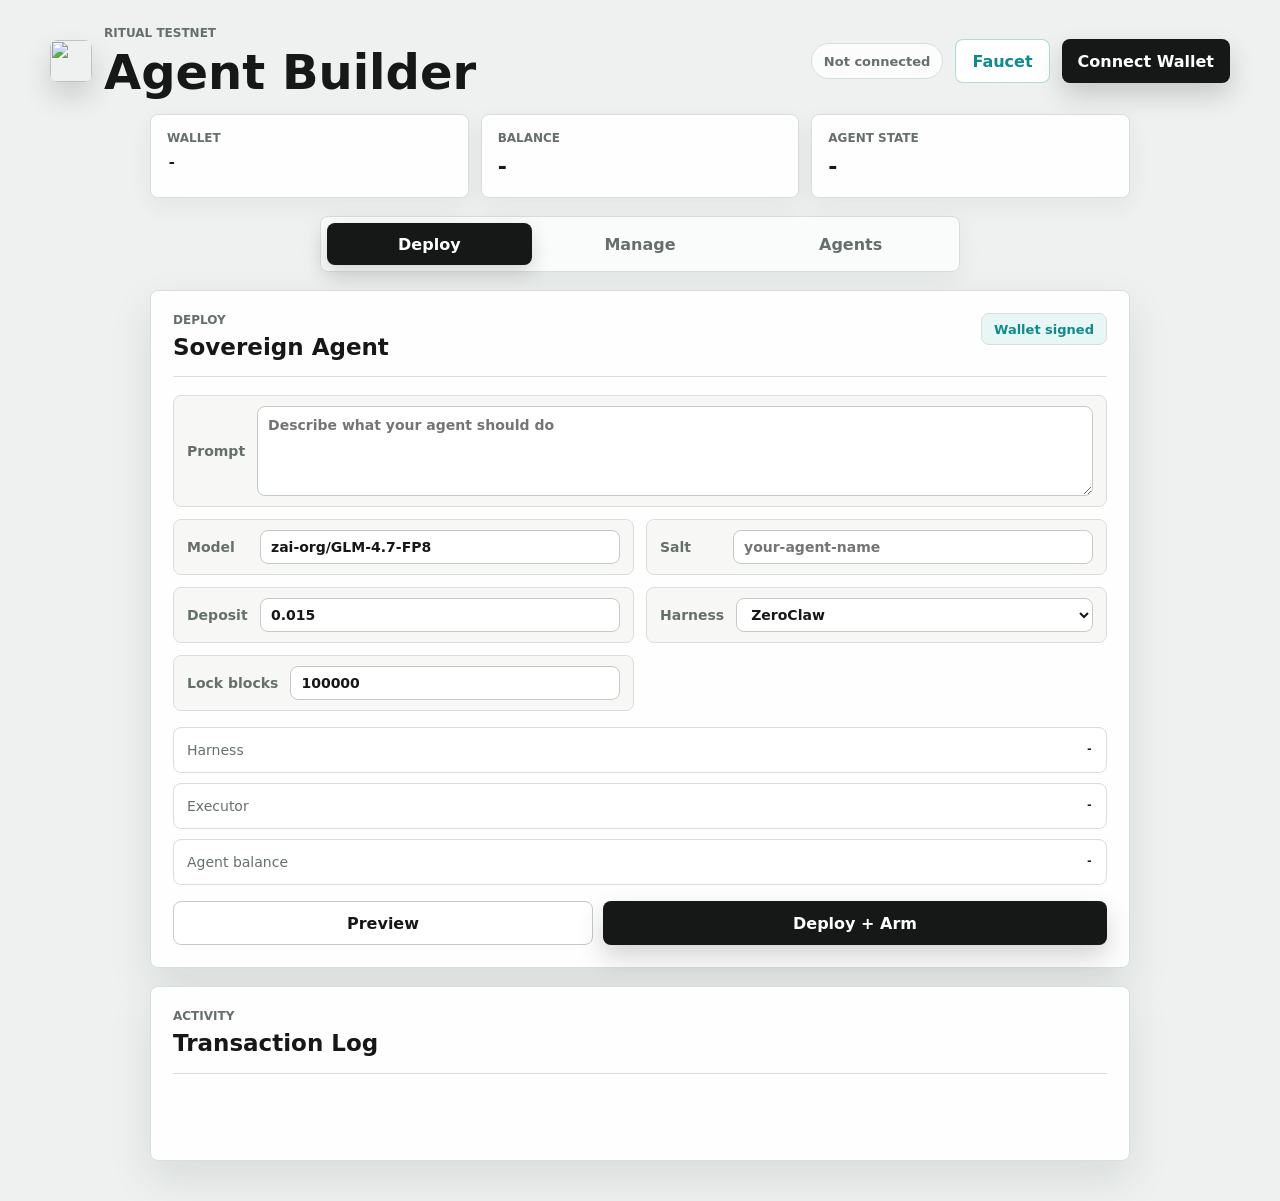
==== index.html @ 4fb1a693 "Add direct agent lookup" ====
<!doctype html>
<html lang="en">
  <head>
    <meta charset="utf-8" />
    <meta name="viewport" content="width=device-width, initial-scale=1" />
    <title>Ritual Agent Builder</title>
    <link rel="icon" href="./assets/ritual-mark.svg" />
    <link rel="stylesheet" href="./src/styles.css" />
  </head>
  <body>
    <main class="app-shell">
      <section class="workspace" aria-label="Ritual agent builder">
        <header class="topbar">
          <div class="brand-row">
            <img class="brand-logo" src="./assets/ritual-mark.svg" alt="" aria-hidden="true" />
            <div>
              <p class="eyebrow">Ritual testnet</p>
              <h1>Agent Builder</h1>
            </div>
          </div>
          <div class="wallet-actions">
            <span class="status-pill" id="networkStatus">Not connected</span>
            <a
              class="secondary-button faucet-button"
              href="https://faucet.ritualfoundation.org"
              target="_blank"
              rel="noreferrer"
            >
              Faucet
            </a>
            <div class="wallet-menu-wrap">
              <button class="primary-button wallet-button" id="connectButton" type="button">Connect Wallet</button>
              <div class="wallet-menu" id="walletMenu" hidden>
                <span class="wallet-menu-label">Connected wallet</span>
                <strong class="wallet-menu-address" id="walletMenuAddress">-</strong>
                <button class="menu-button" id="disconnectButton" type="button">Disconnect</button>
              </div>
            </div>
          </div>
        </header>

        <section class="status-grid" aria-label="Wallet and agent status">
          <div class="metric-panel">
            <span class="metric-label">Wallet</span>
            <strong class="metric-value address-value" id="walletAddress">-</strong>
          </div>
          <div class="metric-panel">
            <span class="metric-label">Balance</span>
            <strong class="metric-value" id="walletBalance">-</strong>
          </div>
          <div class="metric-panel">
            <span class="metric-label">Agent state</span>
            <strong class="metric-value" id="agentState">-</strong>
          </div>
        </section>

        <nav class="task-tabs" aria-label="Task sections">
          <button class="task-tab is-active" type="button" data-tool-tab="deploy">Deploy</button>
          <button class="task-tab" type="button" data-tool-tab="manage">Manage</button>
          <button class="task-tab" type="button" data-tool-tab="agents">Agents</button>
        </nav>

        <div class="tool-grid">
          <section class="tool-panel tool-view is-active" id="deployPanel" aria-labelledby="deployTitle" data-tool-panel="deploy">
            <div class="panel-heading">
              <div>
                <p class="eyebrow">Deploy</p>
                <h2 id="deployTitle">Sovereign Agent</h2>
              </div>
              <span class="chain-badge">Wallet signed</span>
            </div>

            <div class="form-grid">
              <label class="input-row wide-row" for="promptInput">
                <span>Prompt</span>
                <textarea id="promptInput" rows="4" placeholder="Describe what your agent should do"></textarea>
              </label>

              <label class="input-row" for="modelInput">
                <span>Model</span>
                <input id="modelInput" type="text" value="zai-org/GLM-4.7-FP8" />
              </label>

              <label class="input-row" for="saltInput">
                <span>Salt</span>
                <input id="saltInput" type="text" placeholder="your-agent-name" />
              </label>

              <label class="input-row" for="depositInput">
                <span>Deposit</span>
                <input id="depositInput" type="text" inputmode="decimal" value="0.015" />
              </label>

              <label class="input-row" for="cliTypeInput">
                <span>Harness</span>
                <select id="cliTypeInput">
                  <option value="6" selected>ZeroClaw</option>
                </select>
              </label>

              <label class="input-row" for="lockBlocksInput">
                <span>Lock blocks</span>
                <input id="lockBlocksInput" type="number" min="1" step="1" value="100000" />
              </label>
            </div>

            <div class="summary-grid" aria-label="Deployment preview">
              <div class="summary-line">
                <span>Harness</span>
                <strong id="harnessAddress">-</strong>
              </div>
              <div class="summary-line">
                <span>Executor</span>
                <strong id="executorAddress">-</strong>
              </div>
              <div class="summary-line">
                <span>Agent balance</span>
                <strong id="agentBalance">-</strong>
              </div>
            </div>

            <div class="action-row">
              <button class="secondary-button" id="previewButton" type="button">Preview</button>
              <button class="primary-button" id="deployButton" type="button">Deploy + Arm</button>
            </div>
          </section>

          <section class="tool-panel tool-view" id="managePanel" aria-labelledby="manageTitle" data-tool-panel="manage">
            <div class="panel-heading">
              <div>
                <p class="eyebrow">Manage</p>
                <h2 id="manageTitle">Agent Controls</h2>
              </div>
              <span class="chain-badge warning">Gas required</span>
            </div>

            <label class="input-row address-row" for="targetAgentInput">
              <span>Agent</span>
              <input id="targetAgentInput" type="text" placeholder="0x..." />
            </label>

            <label class="input-row" for="topupInput">
              <span>Top up</span>
              <input id="topupInput" type="text" inputmode="decimal" value="0.015" />
            </label>

            <div class="summary-grid" aria-label="Selected agent status">
              <div class="summary-line">
                <span>Configured</span>
                <strong id="configuredValue">-</strong>
              </div>
              <div class="summary-line">
                <span>Wake mode</span>
                <strong id="wakeModeValue">-</strong>
              </div>
              <div class="summary-line">
                <span>Lock until</span>
                <strong id="lockUntilValue">-</strong>
              </div>
            </div>

            <div class="action-grid">
              <button class="secondary-button" id="refreshTargetButton" type="button">Refresh</button>
              <button class="secondary-button" id="topupButton" type="button">Top Up</button>
              <button class="secondary-button" id="restartButton" type="button">Restart</button>
              <button class="danger-button" id="stopButton" type="button">Stop</button>
            </div>
          </section>

          <section class="tool-panel tool-view" id="agentsPanel" aria-labelledby="agentsTitle" data-tool-panel="agents">
            <div class="panel-heading">
              <div>
                <p class="eyebrow">Agents</p>
                <h2 id="agentsTitle">Wallet Deployments</h2>
              </div>
            </div>

            <div class="agent-tools">
              <label class="input-row" for="scanSaltInput">
                <span>Scan salt</span>
                <input id="scanSaltInput" type="text" placeholder="your-agent-name" />
              </label>

              <label class="input-row" for="agentLookupInput">
                <span>Agent address</span>
                <input id="agentLookupInput" type="text" placeholder="0x..." />
              </label>
            </div>

            <div class="agent-actions">
              <button class="secondary-button" id="scanButton" type="button">Scan by Salt</button>
              <button class="primary-button" id="lookupAgentButton" type="button">Check Address</button>
            </div>

            <div class="agent-list" id="agentsList" aria-live="polite"></div>
          </section>
        </div>

        <section class="activity-panel" aria-labelledby="activityTitle">
          <div class="panel-heading activity-heading">
            <div>
              <p class="eyebrow">Activity</p>
              <h2 id="activityTitle">Transaction Log</h2>
            </div>
          </div>
          <div class="activity-list" id="activityLog" aria-live="polite"></div>
        </section>
      </section>
    </main>

    <script type="module" src="./src/main.js"></script>
  </body>
</html>
---- src/styles.css ----
:root {
  color-scheme: light;
  --bg: #eef1f0;
  --surface: #ffffff;
  --surface-soft: #f7f8f6;
  --ink: #151817;
  --muted: #66706b;
  --line: #d8dfda;
  --line-strong: #c2ccc6;
  --accent: #e5484d;
  --accent-strong: #b72f35;
  --accent-soft: #fff0ef;
  --teal: #0f8b8d;
  --teal-soft: #e8f6f5;
  --amber: #9b6500;
  --amber-soft: #fff3d8;
  --shadow: 0 18px 44px rgba(22, 28, 25, 0.1);
  --shadow-soft: 0 8px 24px rgba(22, 28, 25, 0.06);
}

* {
  box-sizing: border-box;
}

html {
  min-height: 100%;
}

body {
  min-height: 100vh;
  margin: 0;
  background: var(--bg);
  color: var(--ink);
  font-family:
    Inter, ui-sans-serif, system-ui, -apple-system, BlinkMacSystemFont, "Segoe UI",
    sans-serif;
}

button,
input,
select,
textarea {
  font: inherit;
}

button {
  border: 0;
  cursor: pointer;
}

button:disabled {
  cursor: not-allowed;
  opacity: 0.5;
}

.app-shell {
  width: min(1180px, calc(100% - 32px));
  min-height: 100vh;
  margin: 0 auto;
  padding: 26px 0 40px;
}

.workspace {
  min-width: 0;
}

.topbar {
  display: flex;
  align-items: center;
  justify-content: space-between;
  gap: 18px;
  margin-bottom: 18px;
}

.brand-row,
.wallet-actions {
  display: flex;
  align-items: center;
  gap: 12px;
  min-width: 0;
}

.brand-logo {
  display: block;
  width: 42px;
  height: 42px;
  border-radius: 8px;
  box-shadow: 0 14px 28px rgba(21, 24, 23, 0.16);
}

h1,
h2,
.panel-heading h2 {
  margin: 0;
  letter-spacing: 0;
}

h1 {
  font-size: clamp(30px, 4vw, 48px);
  line-height: 1;
}

.panel-heading h2 {
  font-size: 23px;
  line-height: 1.1;
}

.eyebrow {
  margin: 0 0 8px;
  color: var(--muted);
  font-size: 12px;
  font-weight: 850;
  letter-spacing: 0;
  text-transform: uppercase;
}

.wallet-menu-wrap {
  position: relative;
  min-width: 0;
}

.wallet-menu[hidden] {
  display: none;
}

.wallet-menu {
  position: absolute;
  top: calc(100% + 8px);
  right: 0;
  z-index: 20;
  display: grid;
  width: min(320px, calc(100vw - 32px));
  gap: 8px;
  padding: 12px;
  border: 1px solid var(--line);
  border-radius: 8px;
  background: #fff;
  box-shadow: var(--shadow);
  opacity: 0;
  pointer-events: none;
  transform: translateY(-4px);
  transition:
    opacity 120ms ease,
    transform 120ms ease;
}

.wallet-menu-wrap:hover .wallet-menu,
.wallet-menu-wrap:focus-within .wallet-menu {
  opacity: 1;
  pointer-events: auto;
  transform: translateY(0);
}

.wallet-menu-label {
  color: var(--muted);
  font-size: 12px;
  font-weight: 850;
  letter-spacing: 0;
  text-transform: uppercase;
}

.wallet-menu-address {
  overflow: hidden;
  padding: 9px 10px;
  border: 1px solid var(--line);
  border-radius: 8px;
  background: var(--surface-soft);
  font-family: ui-monospace, SFMono-Regular, Consolas, "Liberation Mono", monospace;
  font-size: 12px;
  text-overflow: ellipsis;
  white-space: nowrap;
}

.menu-button {
  min-height: 38px;
  border: 1px solid var(--line-strong);
  border-radius: 8px;
  background: #fff;
  color: var(--ink);
  font-weight: 850;
}

.menu-button:hover {
  background: var(--surface-soft);
}

.status-pill,
.chain-badge {
  display: inline-flex;
  align-items: center;
  min-height: 36px;
  padding: 0 12px;
  border: 1px solid var(--line);
  border-radius: 999px;
  background: rgba(255, 255, 255, 0.82);
  color: var(--muted);
  font-size: 13px;
  font-weight: 800;
  white-space: nowrap;
}

.status-pill.is-ready {
  border-color: rgba(15, 139, 141, 0.34);
  background: var(--teal-soft);
  color: var(--teal);
}

.chain-badge {
  min-height: 32px;
  border-radius: 8px;
  background: var(--teal-soft);
  color: var(--teal);
}

.chain-badge.warning {
  border-color: #f0d28f;
  background: var(--amber-soft);
  color: var(--amber);
}

.primary-button,
.secondary-button,
.danger-button,
.faucet-button {
  display: inline-flex;
  align-items: center;
  justify-content: center;
  min-height: 44px;
  padding: 0 16px;
  border-radius: 8px;
  font-weight: 850;
  letter-spacing: 0;
  text-align: center;
  transition:
    transform 120ms ease,
    background 120ms ease,
    border-color 120ms ease,
    box-shadow 120ms ease;
}

.primary-button {
  background: var(--ink);
  color: #fff;
  box-shadow: 0 12px 26px rgba(21, 24, 23, 0.18);
}

.primary-button:hover:not(:disabled),
.secondary-button:hover:not(:disabled),
.danger-button:hover:not(:disabled) {
  transform: translateY(-1px);
}

.wallet-button.is-connected {
  min-width: 150px;
}

.secondary-button {
  border: 1px solid var(--line-strong);
  background: var(--surface);
  color: var(--ink);
}

.secondary-button:hover:not(:disabled),
.faucet-button:hover {
  border-color: #aeb8b2;
  background: var(--surface-soft);
}

.faucet-button {
  border: 1px solid rgba(15, 139, 141, 0.32);
  background: #fff;
  color: var(--teal);
  text-decoration: none;
}

.danger-button {
  border: 1px solid rgba(229, 72, 77, 0.38);
  background: var(--accent-soft);
  color: var(--accent-strong);
}

.danger-button:hover:not(:disabled) {
  border-color: rgba(229, 72, 77, 0.58);
}

.compact-button {
  min-height: 36px;
}

.status-grid {
  display: grid;
  grid-template-columns: repeat(3, minmax(0, 1fr));
  gap: 12px;
  max-width: 980px;
  margin: 0 auto 18px;
}

.metric-panel,
.tool-panel,
.activity-panel {
  border: 1px solid var(--line);
  border-radius: 8px;
  background: rgba(255, 255, 255, 0.94);
  box-shadow: var(--shadow-soft);
}

.metric-panel {
  min-width: 0;
  padding: 16px;
}

.metric-label {
  display: block;
  margin-bottom: 8px;
  color: var(--muted);
  font-size: 12px;
  font-weight: 850;
  letter-spacing: 0;
  text-transform: uppercase;
}

.metric-value {
  display: block;
  min-height: 28px;
  overflow: hidden;
  color: var(--ink);
  font-size: 22px;
  line-height: 1.25;
  text-overflow: ellipsis;
  white-space: nowrap;
}

.address-value {
  font-family: ui-monospace, SFMono-Regular, Consolas, "Liberation Mono", monospace;
  font-size: 16px;
}

.task-tabs {
  display: grid;
  grid-template-columns: repeat(3, minmax(0, 1fr));
  gap: 6px;
  width: min(640px, 100%);
  margin: 0 auto 18px;
  padding: 6px;
  border: 1px solid var(--line);
  border-radius: 8px;
  background: rgba(255, 255, 255, 0.72);
  box-shadow: var(--shadow-soft);
}

.task-tab {
  min-height: 42px;
  border-radius: 8px;
  background: transparent;
  color: var(--muted);
  font-weight: 850;
}

.task-tab.is-active {
  background: var(--ink);
  color: #fff;
  box-shadow: 0 8px 20px rgba(21, 24, 23, 0.16);
}

.tool-grid {
  max-width: 980px;
  margin: 0 auto;
}

.tool-panel,
.activity-panel {
  min-width: 0;
  padding: 22px;
  box-shadow: var(--shadow);
}

.tool-view {
  display: none;
}

.tool-view.is-active {
  display: block;
}

.panel-heading {
  display: flex;
  align-items: flex-start;
  justify-content: space-between;
  gap: 14px;
  margin-bottom: 18px;
  padding-bottom: 16px;
  border-bottom: 1px solid var(--line);
}

.form-grid {
  display: grid;
  grid-template-columns: repeat(2, minmax(0, 1fr));
  gap: 12px;
}

.input-row {
  display: flex;
  align-items: center;
  justify-content: space-between;
  gap: 12px;
  min-height: 52px;
  padding: 10px 13px;
  border: 1px solid var(--line);
  border-radius: 8px;
  background: var(--surface-soft);
  color: var(--muted);
  font-size: 14px;
  font-weight: 750;
}

.wide-row,
.address-row {
  grid-column: 1 / -1;
}

.input-row span {
  flex: 0 0 auto;
}

.input-row input,
.input-row select,
.input-row textarea {
  min-width: 0;
  width: min(100%, 360px);
  border: 1px solid var(--line-strong);
  border-radius: 8px;
  background: #fff;
  color: var(--ink);
  font-weight: 600;
}

.input-row input,
.input-row select {
  min-height: 34px;
  padding: 0 10px;
}

.input-row textarea {
  width: 100%;
  min-height: 90px;
  padding: 10px;
  resize: vertical;
}

.summary-grid {
  display: grid;
  gap: 10px;
  margin: 16px 0;
}

.summary-line {
  display: flex;
  align-items: center;
  justify-content: space-between;
  gap: 12px;
  min-height: 46px;
  padding: 0 13px;
  border: 1px solid var(--line);
  border-radius: 8px;
  background: #fff;
  color: var(--muted);
  font-size: 14px;
}

.summary-line strong {
  min-width: 0;
  overflow: hidden;
  color: var(--ink);
  font-family: ui-monospace, SFMono-Regular, Consolas, "Liberation Mono", monospace;
  font-size: 12px;
  text-align: right;
  text-overflow: ellipsis;
  white-space: nowrap;
}

.action-row,
.action-grid {
  display: grid;
  gap: 10px;
}

.action-row {
  grid-template-columns: 1fr 1.2fr;
}

.action-grid {
  grid-template-columns: repeat(4, minmax(0, 1fr));
}

.agent-tools,
.agent-actions {
  display: grid;
  gap: 10px;
  margin-bottom: 12px;
}

.agent-tools {
  grid-template-columns: repeat(2, minmax(0, 1fr));
}

.agent-tools .input-row {
  margin: 0;
}

.agent-actions {
  grid-template-columns: repeat(2, minmax(0, 1fr));
}

.agent-list {
  display: grid;
  gap: 8px;
}

.agent-row {
  display: grid;
  grid-template-columns: minmax(100px, 0.75fr) minmax(220px, 1.6fr) minmax(86px, 0.5fr) minmax(110px, 0.6fr);
  gap: 10px;
  align-items: center;
  width: 100%;
  min-height: 56px;
  padding: 11px;
  border: 1px solid var(--line);
  border-radius: 8px;
  background: var(--surface-soft);
  color: var(--ink);
  text-align: left;
}

.agent-row:hover {
  border-color: var(--line-strong);
  background: #fff;
}

.agent-row strong,
.agent-row span {
  min-width: 0;
  overflow: hidden;
  text-overflow: ellipsis;
  white-space: nowrap;
}

.agent-row span {
  color: var(--muted);
  font-family: ui-monospace, SFMono-Regular, Consolas, "Liberation Mono", monospace;
  font-size: 12px;
}

.empty-state {
  min-height: 80px;
  display: grid;
  place-items: center;
  border: 1px dashed var(--line-strong);
  border-radius: 8px;
  color: var(--muted);
  font-weight: 800;
}

.activity-panel {
  max-width: 980px;
  margin: 18px auto 0;
}

.activity-heading {
  margin-bottom: 12px;
}

.activity-list {
  display: grid;
  gap: 8px;
  min-height: 52px;
  max-height: 320px;
  overflow: auto;
}

.activity-item {
  display: grid;
  gap: 4px;
  padding: 11px;
  border: 1px solid var(--line);
  border-radius: 8px;
  background: var(--surface-soft);
}

.activity-item strong,
.activity-item a,
.activity-item span {
  min-width: 0;
  overflow: hidden;
  text-overflow: ellipsis;
  white-space: nowrap;
}

.activity-item strong {
  font-size: 13px;
}

.activity-item a,
.activity-item span {
  color: var(--muted);
  font-family: ui-monospace, SFMono-Regular, Consolas, "Liberation Mono", monospace;
  font-size: 12px;
}

@media (max-width: 820px) {
  .status-grid,
  .form-grid,
  .action-grid,
  .agent-tools,
  .agent-actions,
  .agent-row {
    grid-template-columns: 1fr;
  }

  .agent-row {
    gap: 4px;
  }
}

@media (max-width: 700px) {
  .app-shell {
    width: min(100% - 20px, 680px);
    padding: 12px 0 28px;
  }

  .topbar,
  .wallet-actions,
  .panel-heading,
  .input-row,
  .summary-line {
    align-items: stretch;
    flex-direction: column;
  }

  .brand-row {
    align-items: flex-start;
  }

  .wallet-actions,
  .wallet-actions .primary-button,
  .wallet-actions .faucet-button,
  .wallet-actions .status-pill {
    width: 100%;
  }

  .wallet-actions .primary-button,
  .wallet-actions .faucet-button,
  .wallet-actions .status-pill {
    justify-content: center;
  }

  .wallet-menu-wrap {
    width: 100%;
  }

  .wallet-menu {
    right: auto;
    left: 0;
    width: 100%;
  }

  .task-tabs,
  .action-row {
    grid-template-columns: 1fr;
  }

  .tool-panel,
  .activity-panel {
    padding: 16px;
  }

  .input-row input,
  .input-row select,
  .input-row textarea {
    width: 100%;
  }

  .summary-line strong {
    text-align: left;
  }
}
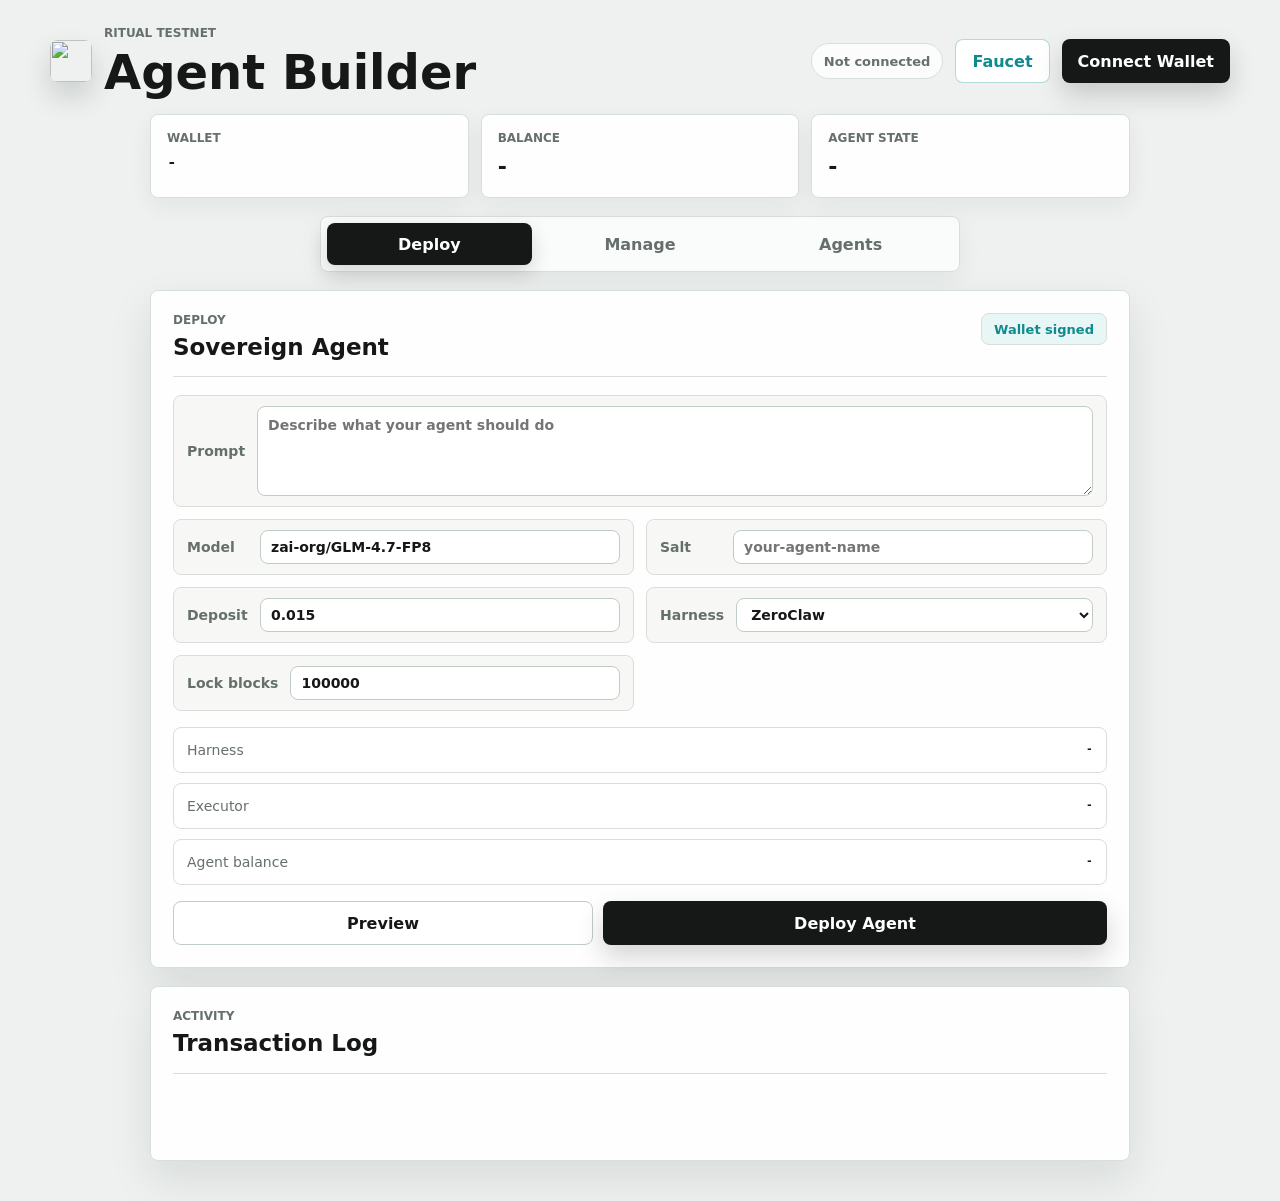
==== commit 5b03dce9: "Remove failing arm step from deploy flow" ====
--- a/index.html
+++ b/index.html
@@ -121,7 +121,7 @@
 
             <div class="action-row">
               <button class="secondary-button" id="previewButton" type="button">Preview</button>
-              <button class="primary-button" id="deployButton" type="button">Deploy + Arm</button>
+              <button class="primary-button" id="deployButton" type="button">Deploy Agent</button>
             </div>
           </section>
 
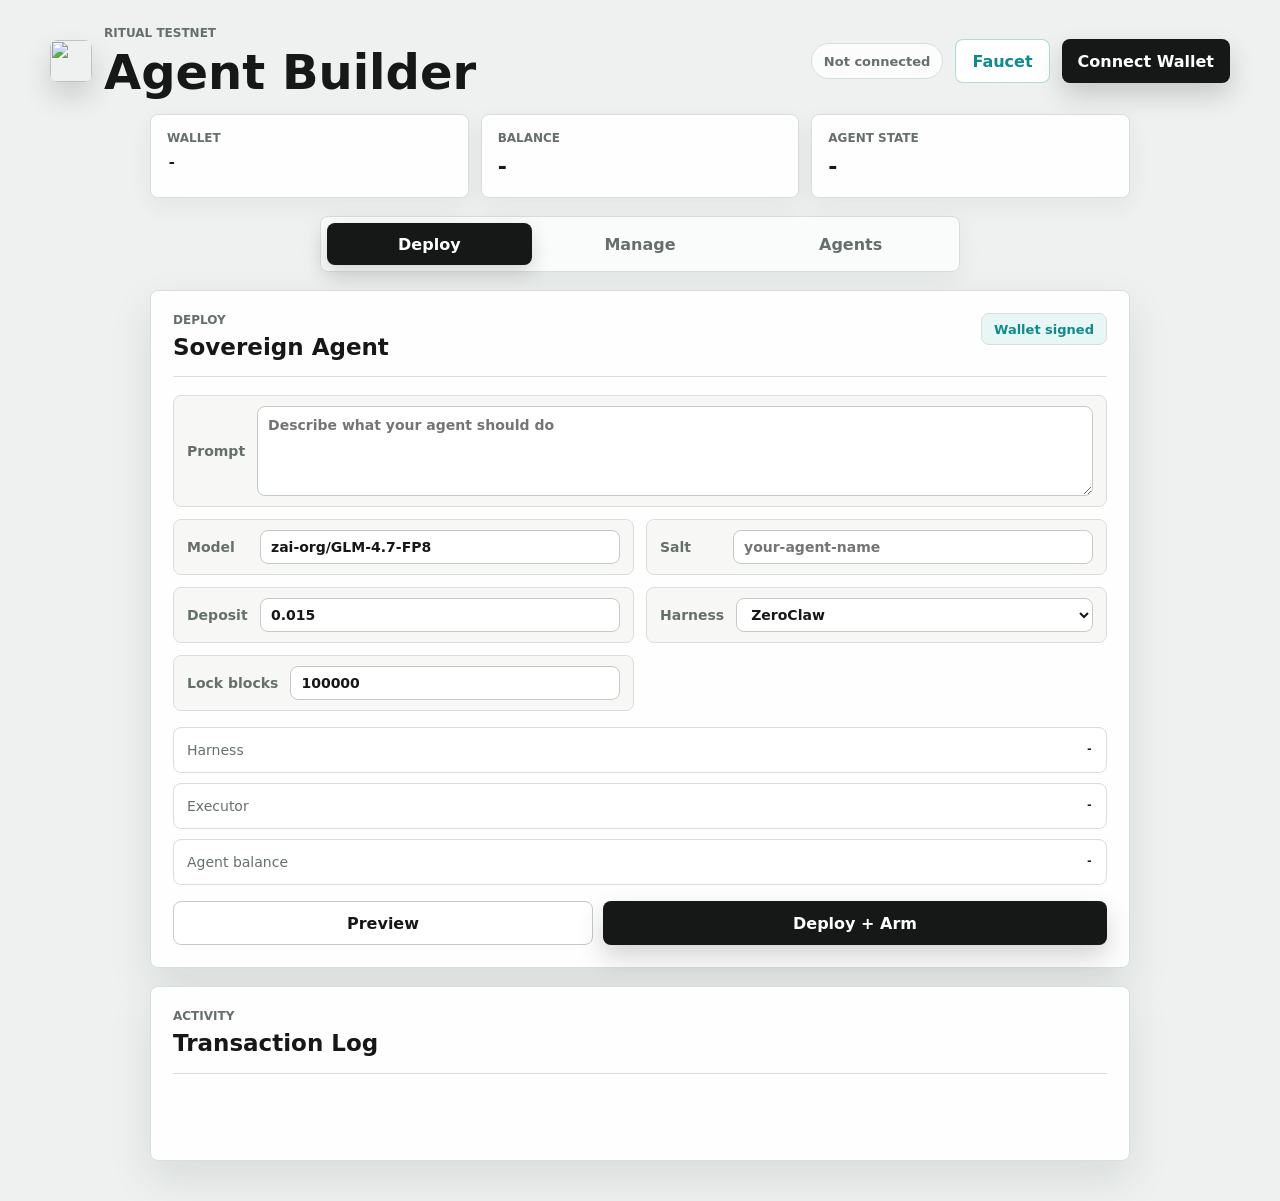
==== commit bea11186: "Revert "Remove failing arm step from deploy flow" This reverts commit 5b03dce93e1c592e016cdd6ce68f22" ====
--- a/index.html
+++ b/index.html
@@ -121,7 +121,7 @@
 
             <div class="action-row">
               <button class="secondary-button" id="previewButton" type="button">Preview</button>
-              <button class="primary-button" id="deployButton" type="button">Deploy Agent</button>
+              <button class="primary-button" id="deployButton" type="button">Deploy + Arm</button>
             </div>
           </section>
 
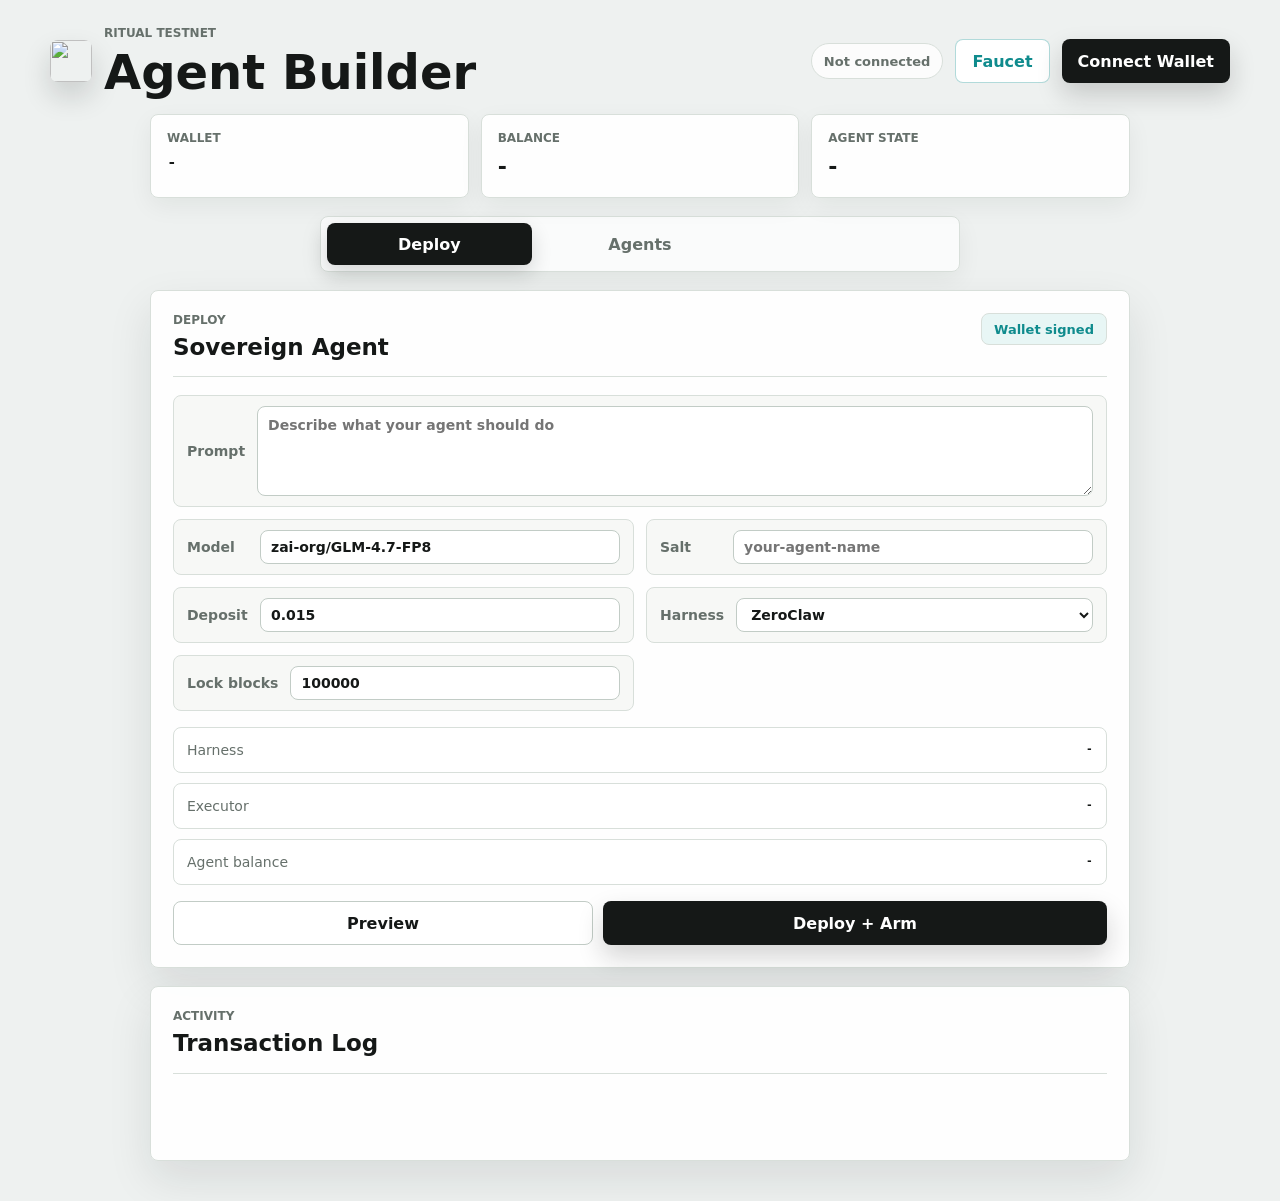
==== commit b13b05df: "Simplify agents explorer flow" ====
--- a/index.html
+++ b/index.html
@@ -56,7 +56,6 @@
 
         <nav class="task-tabs" aria-label="Task sections">
           <button class="task-tab is-active" type="button" data-tool-tab="deploy">Deploy</button>
-          <button class="task-tab" type="button" data-tool-tab="manage">Manage</button>
           <button class="task-tab" type="button" data-tool-tab="agents">Agents</button>
         </nav>
 
@@ -88,7 +87,7 @@
 
               <label class="input-row" for="depositInput">
                 <span>Deposit</span>
-                <input id="depositInput" type="text" inputmode="decimal" value="0.015" />
+                <input id="depositInput" type="number" inputmode="decimal" min="0.015" step="0.001" value="0.015" />
               </label>
 
               <label class="input-row" for="cliTypeInput">
@@ -189,8 +188,10 @@
 
             <div class="agent-actions">
               <button class="secondary-button" id="scanButton" type="button">Scan by Salt</button>
-              <button class="primary-button" id="lookupAgentButton" type="button">Check Address</button>
-            </div>
+              <button class="primary-button" id="lookupAgentButton" type="button">Open Explorer</button>
+            </div>
+
+            <p class="panel-note">Tap a row to open that agent in the Ritual explorer.</p>
 
             <div class="agent-list" id="agentsList" aria-live="polite"></div>
           </section>
--- a/src/styles.css
+++ b/src/styles.css
@@ -511,6 +511,13 @@
   grid-template-columns: repeat(2, minmax(0, 1fr));
 }
 
+.panel-note {
+  margin: -2px 0 12px;
+  color: var(--muted);
+  font-size: 13px;
+  line-height: 1.4;
+}
+
 .agent-list {
   display: grid;
   gap: 8px;
@@ -529,6 +536,7 @@
   background: var(--surface-soft);
   color: var(--ink);
   text-align: left;
+  cursor: pointer;
 }
 
 .agent-row:hover {
